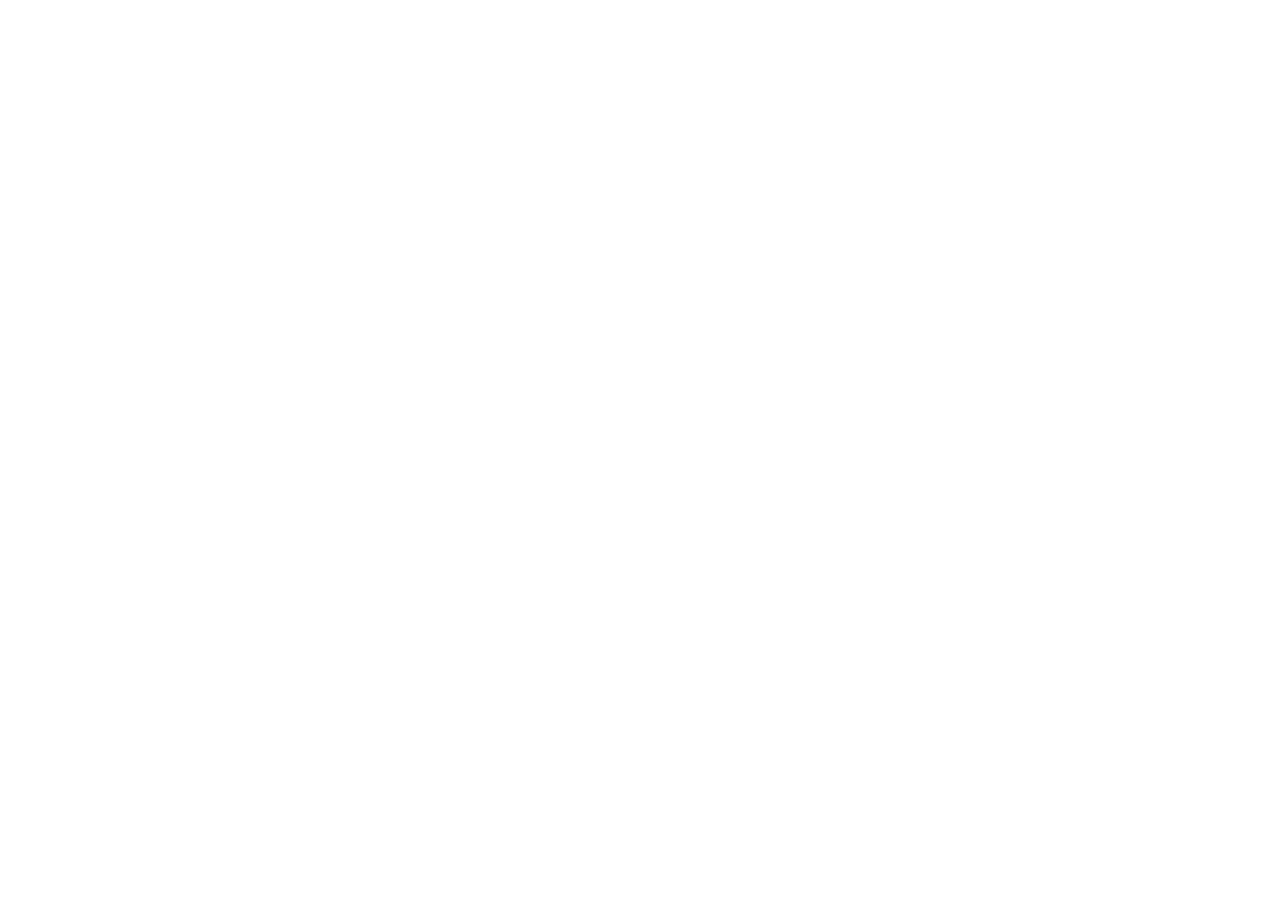
==== index.html @ 74b6c0b7 "first commit" ====
<!DOCTYPE html>
<html lang="en">
<head>
    <meta charset="UTF-8">
    <meta http-equiv="X-UA-Compatible" content="IE=edge">
    <meta name="viewport" content="width=device-width, initial-scale=1.0">
    <title>Document</title>
</head>
<body>
    
</body>
</html>
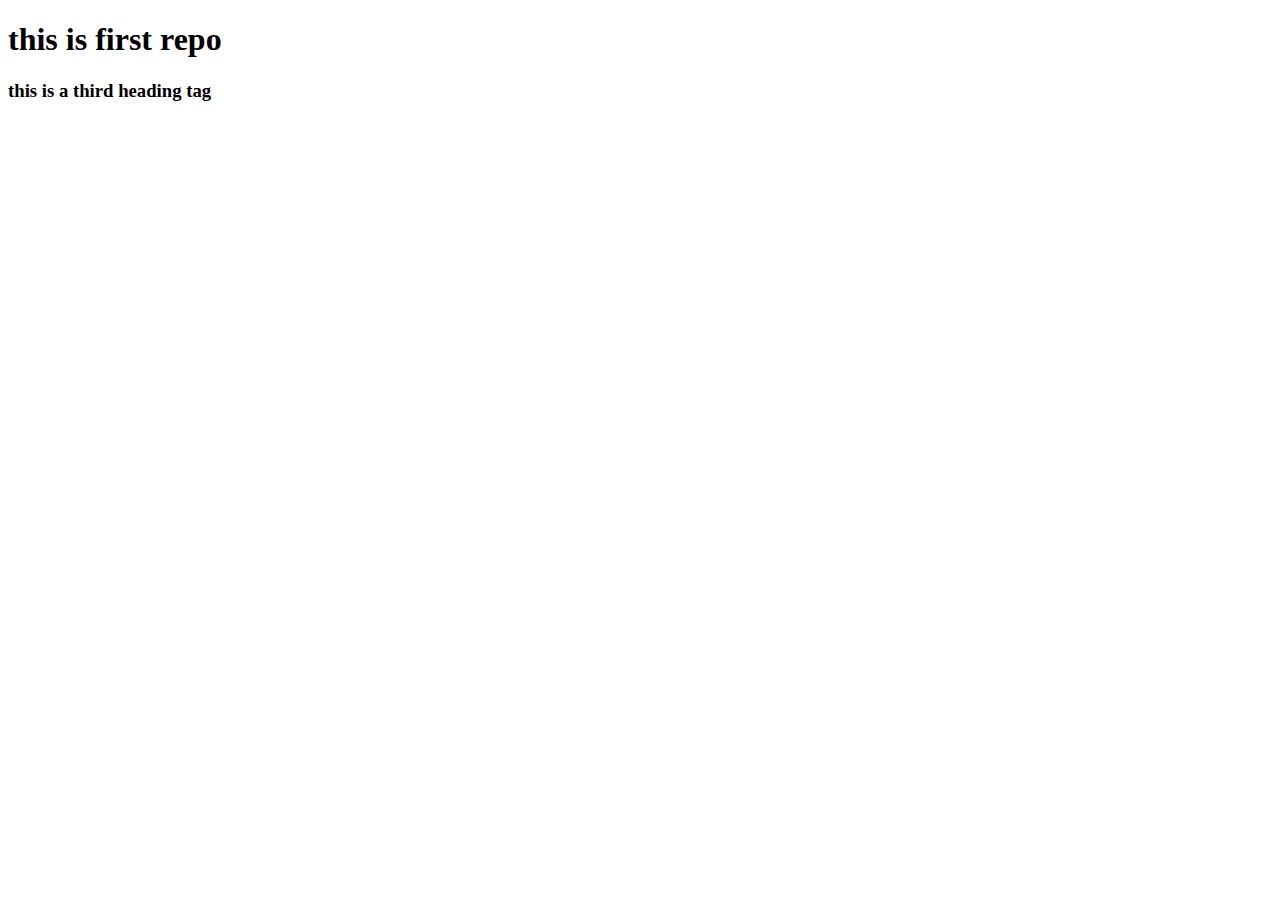
==== commit 4d3b1545: "added" ====
--- a/index.html
+++ b/index.html
@@ -7,6 +7,7 @@
     <title>Document</title>
 </head>
 <body>
-    
+    <h1>this is first repo</h1>
+    <h3>this is a third heading tag</h3>
 </body>
 </html>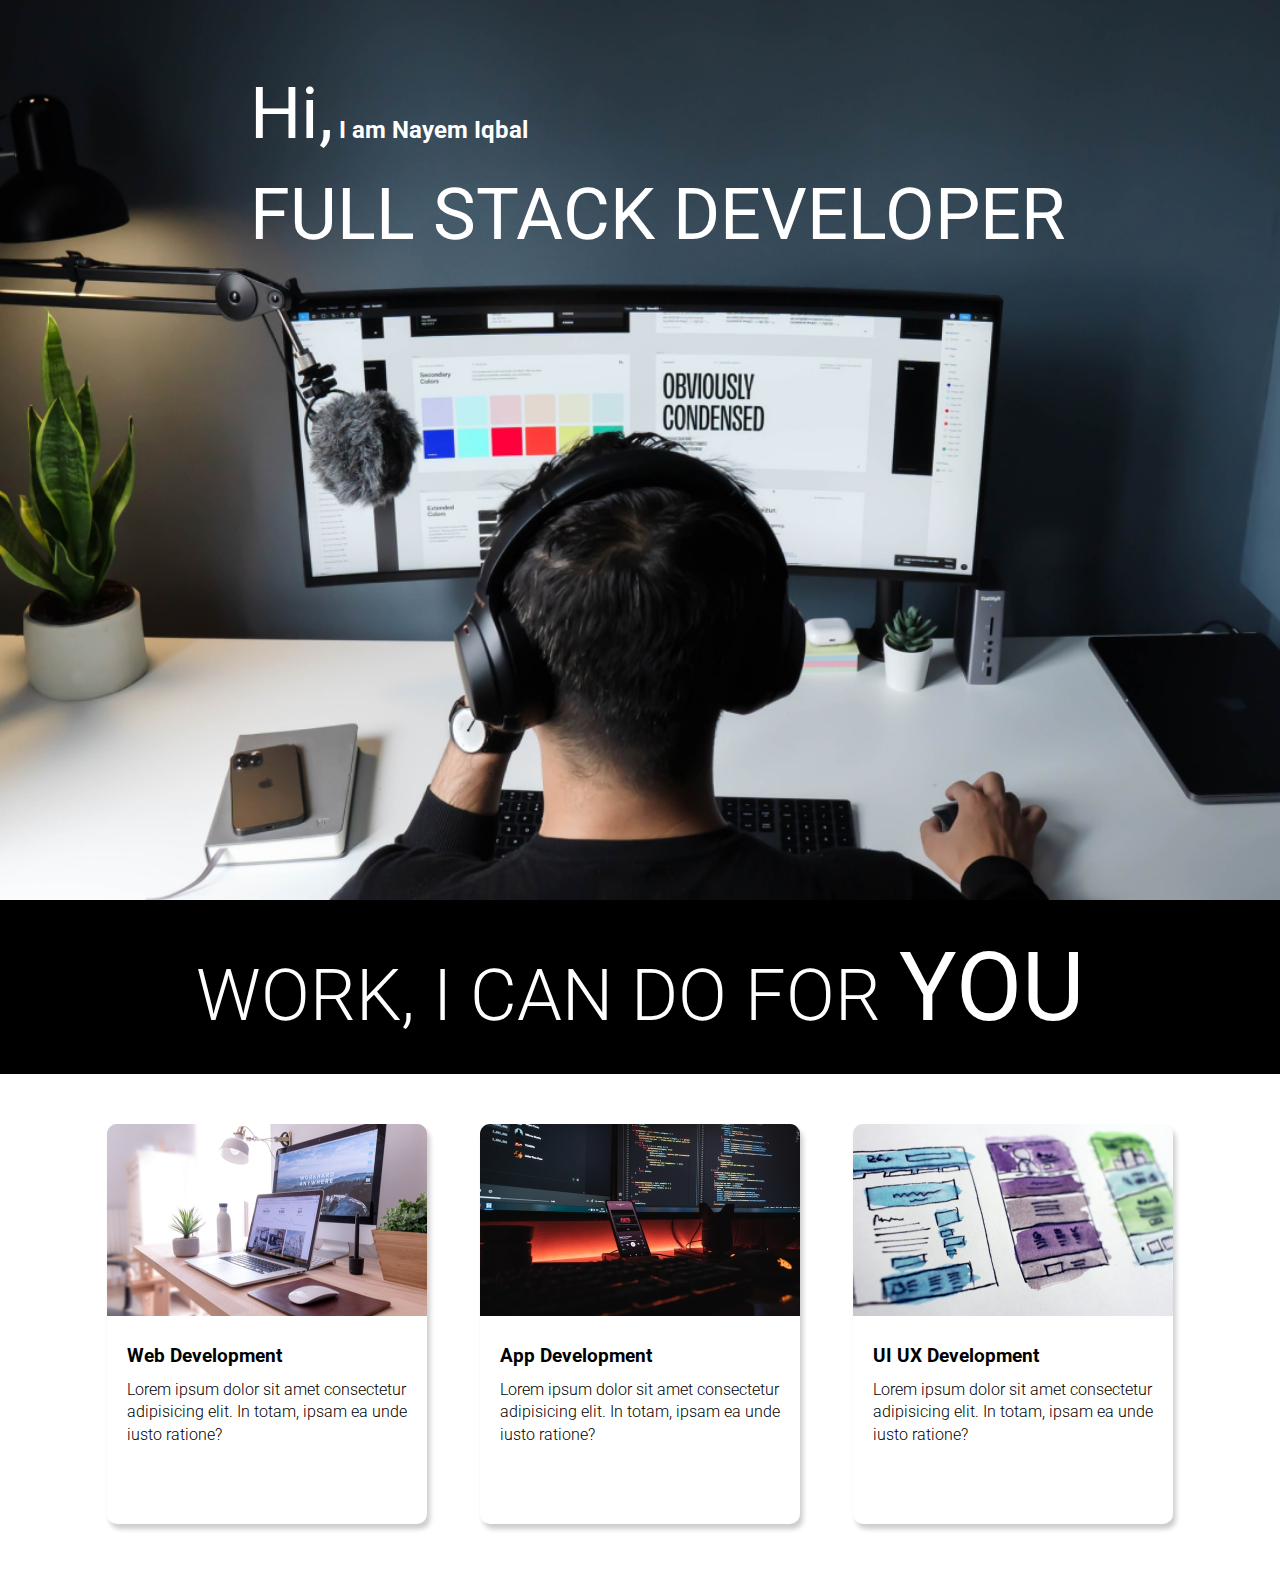
==== commit d66e5f48: "added and added" ====
--- a/index.html
+++ b/index.html
@@ -4,10 +4,53 @@
     <meta charset="UTF-8">
     <meta http-equiv="X-UA-Compatible" content="IE=edge">
     <meta name="viewport" content="width=device-width, initial-scale=1.0">
-    <title>Document</title>
+    <title>developer Landing Pages</title>
+    <link rel="stylesheet" href="style.css">
 </head>
 <body>
-    <h1>this is first repo</h1>
-    <h3>this is a third heading tag</h3>
+    <section class="hero-section">
+        <div class="text-container">
+            <h2><span class="lg-text">Hi,</span> I am Nayem Iqbal</h2>
+            <h1 class="lg-text">FULL STACK DEVELOPER</h1>
+        </div>
+    </section>
+    <section class="black-box">
+        <h2>WORK, I CAN DO FOR <span>YOU</span> </h2>
+    </section>
+    <section class="work">
+       <div class="grid-item">
+            <div class="card">
+                <div class="image-cotainer">
+                    <img src="images/web.png" alt="Web Development">
+                </div>
+                <div class="card-content">
+                    <h3>Web Development</h3>
+                    <p>Lorem ipsum dolor sit amet consectetur adipisicing elit. In totam, ipsam ea unde iusto ratione?</p>
+                </div>
+            </div>
+       </div>
+        <div class="grid-item">
+            <div class="card">
+                <div class="image-cotainer">
+                    <img src="images/mobile.png" alt="App Development">
+                </div>
+                <div class="card-content">
+                    <h3>App Development</h3>
+                    <p>Lorem ipsum dolor sit amet consectetur adipisicing elit. In totam, ipsam ea unde iusto ratione?</p>
+                </div>
+            </div>
+        </div>
+        <div class="grid-item">
+            <div class="card">
+                <div class="image-cotainer">
+                    <img src="images/uiux.png" alt="UI UX Development">
+                </div>
+                <div class="card-content">
+                    <h3>UI UX Development</h3>
+                    <p>Lorem ipsum dolor sit amet consectetur adipisicing elit. In totam, ipsam ea unde iusto ratione?</p>
+                </div>
+            </div>
+        </div>
+    </section>
 </body>
 </html>--- a/style.css
+++ b/style.css
@@ -0,0 +1,88 @@
+@import url("https://fonts.googleapis.com/css2?family=Roboto:ital,wght@0,100;0,300;0,400;0,500;0,700;0,900;1,100;1,300;1,400;1,500;1,700;1,900&display=swap");
+
+*{
+    margin: 0;
+    padding: 0;
+    box-sizing: border-box;
+}
+
+html, body{
+    line-height: 1.4;
+    font-weight: 300;
+    font-family: "Roboto", sans-serif;
+}
+
+.hero-section{
+    background-image: url(images/developer.png);
+    min-height: 100vh;
+    background-position: center;
+    background-size: cover;
+    background-repeat: no-repeat;
+}
+
+.text-container{
+    color: white;
+    max-width: 900px;
+    margin: 0 auto;
+    padding-top: 64px;
+    padding-left: 60px;
+}
+
+.lg-text{
+    font-size: 72px;
+    font-weight: 400;
+}
+
+.black-box{
+    background-color: #000;
+    padding: 20px;
+}
+.black-box h2{
+    font-weight: 300;
+    font-size: 72px;
+    text-align: center;
+    color: white;
+}
+
+.black-box h2 span{
+    font-weight: 400;
+    font-size: 96px;
+}
+
+.work{
+    display: grid;
+    gap: 20px;
+    grid-template-columns: repeat(auto-fit,minmax(320px, 1fr));
+    margin: 20px 0;
+    max-width: 1100px;
+    margin: 50px auto;
+}
+
+.grid-item{
+    display: flex;
+    justify-content: center;
+    align-items: center;
+}
+
+.card{
+    max-width: 320px;
+    height: 400px;
+    border-radius: 10px;
+    box-shadow: 3px 5px 5px rgb(1, 1, 1, 0.2);
+    transition: 0.2s ease-in-out;
+}
+
+.card:hover{
+    transform: scale(1.04);
+    box-shadow: 3px 5px 5px rgb(1, 1, 1, 0.3);
+    transition: 0.2s ease-in-out;
+}
+
+.card-content{
+    padding: 20px;
+}
+
+.card-content h3{
+    margin-bottom: 10px;
+
+}
